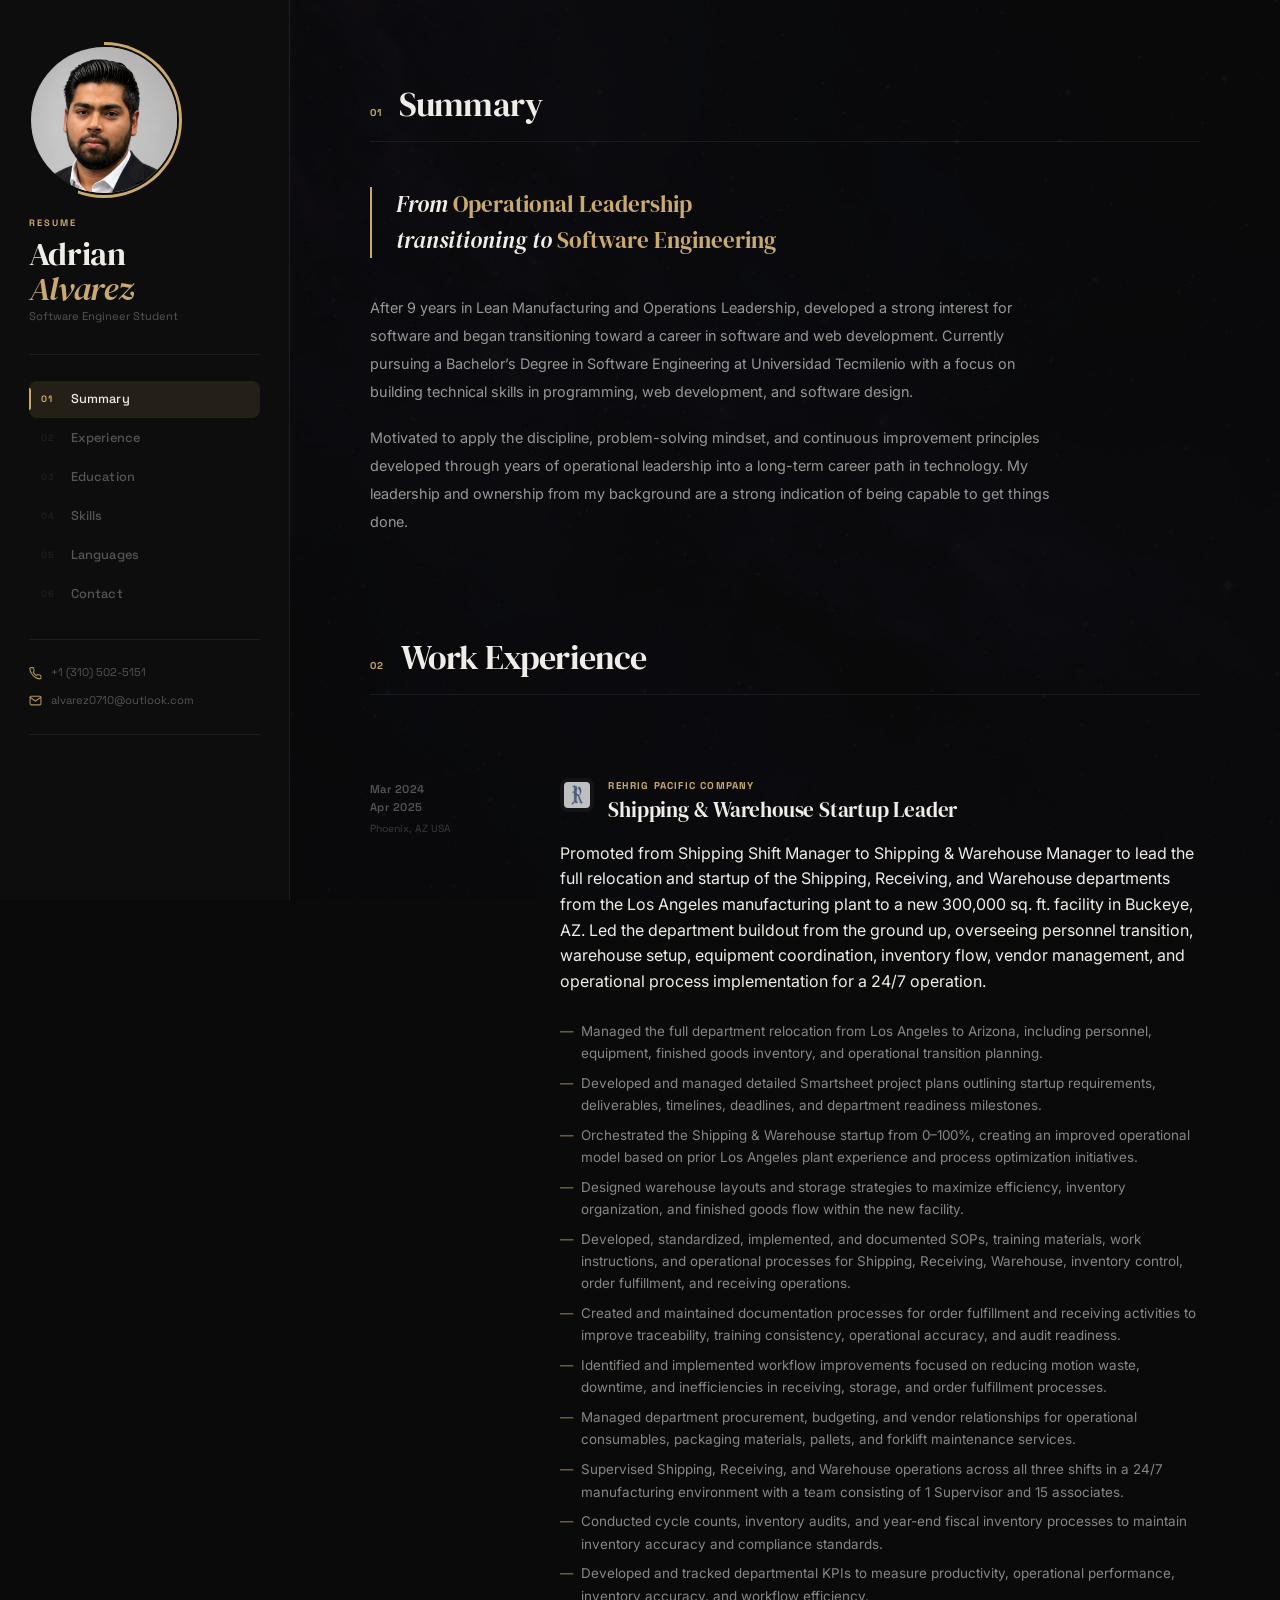
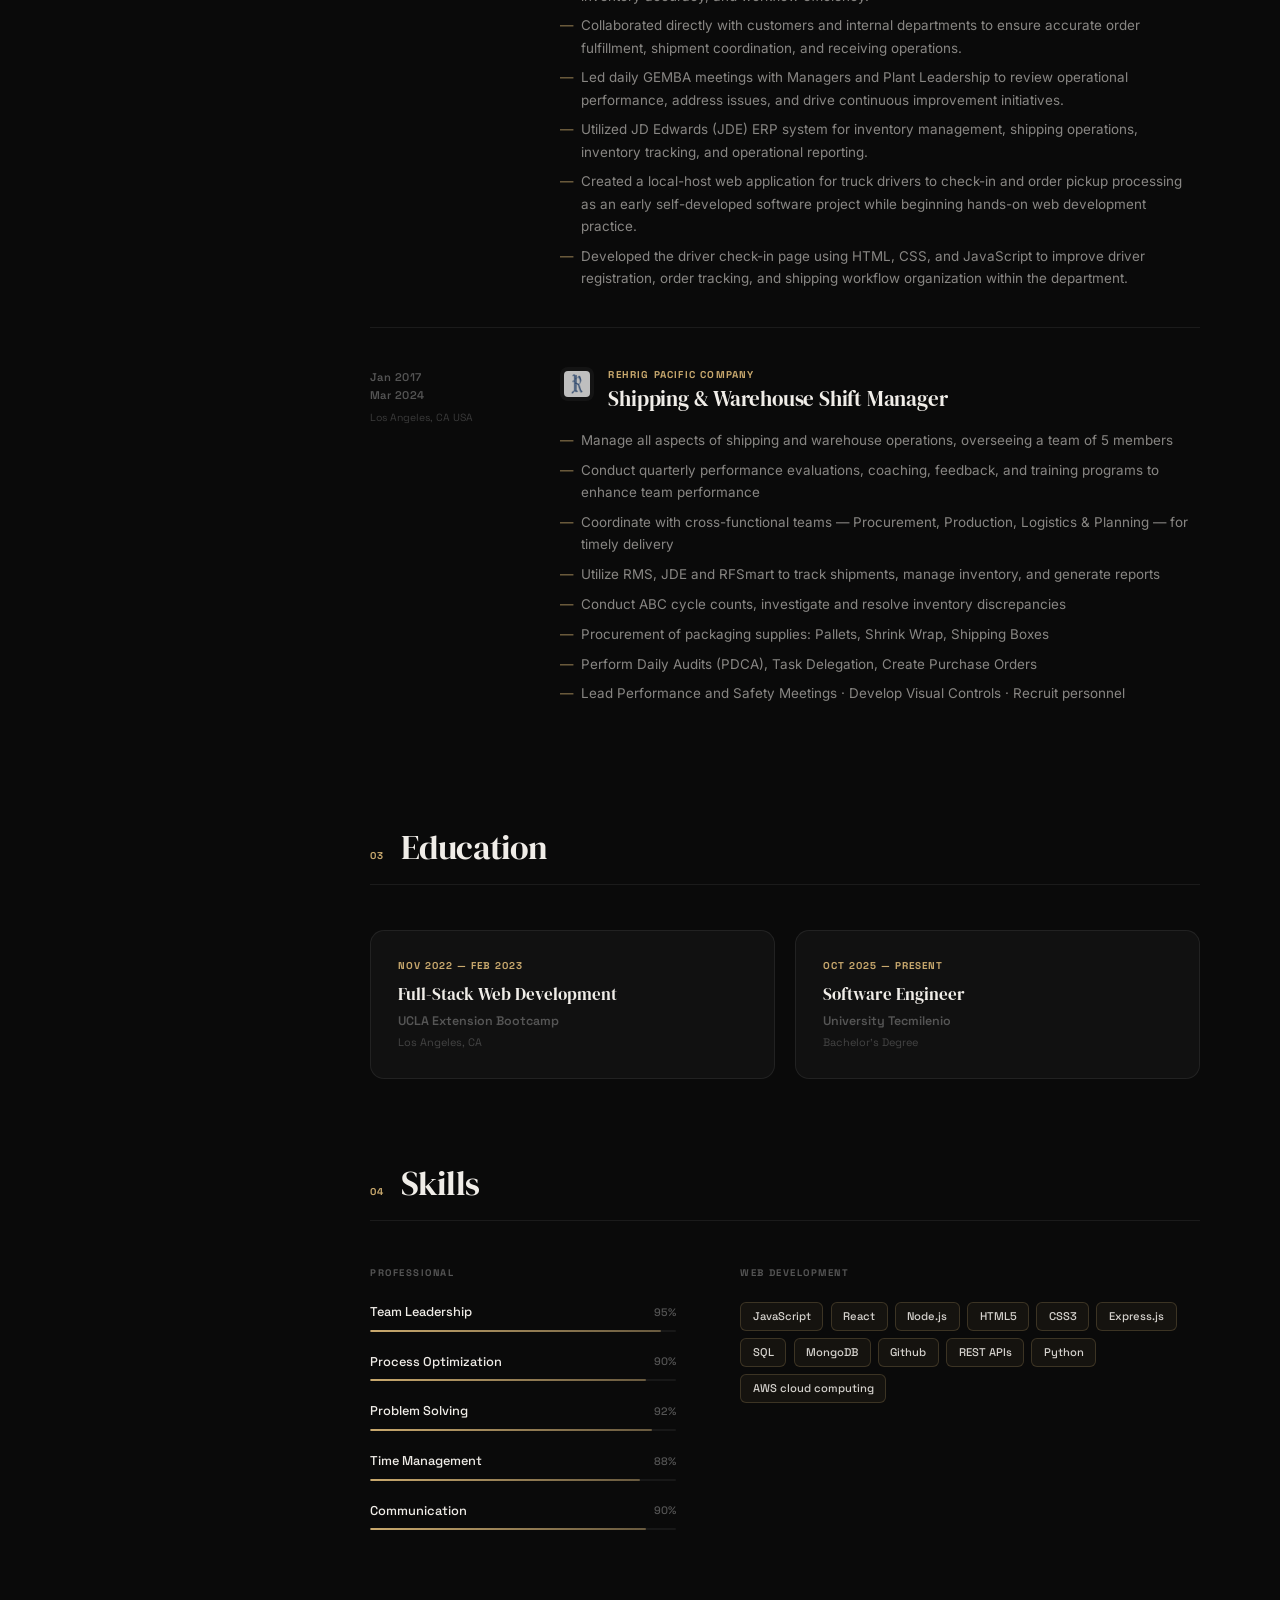
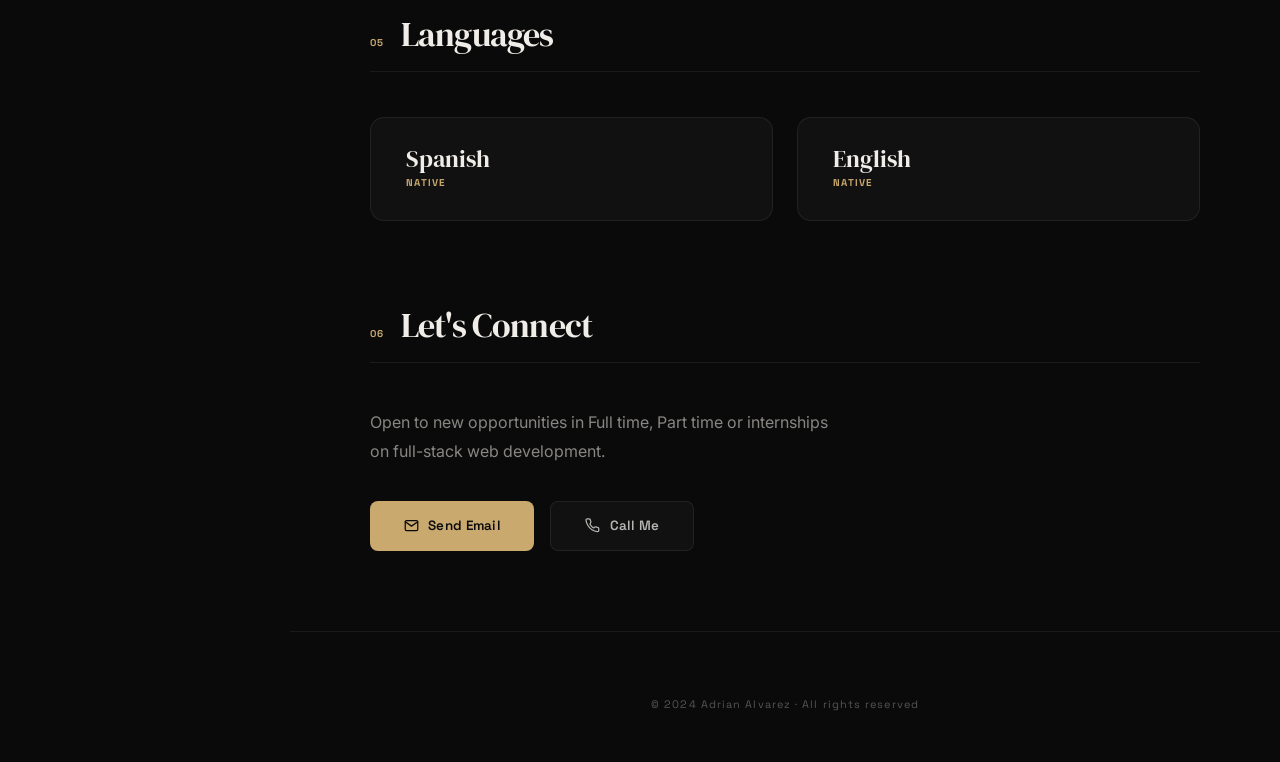
==== cv/index.html @ c0759272 "Initial commit" ====
<!DOCTYPE html>
<html lang="en">

<head>
  <meta charset="UTF-8">
  <meta name="viewport" content="width=device-width, initial-scale=1.0">
  <title>Adrian Alvarez — Resume</title>
  <link rel="preconnect" href="https://fonts.googleapis.com">
  <link rel="preconnect" href="https://fonts.gstatic.com" crossorigin>
  <link
    href="https://fonts.googleapis.com/css2?family=DM+Serif+Display:ital@0;1&family=Space+Grotesk:wght@300;400;500;600;700&family=Inter:wght@300;400;500&display=swap"
    rel="stylesheet">
  <link rel="stylesheet" href="index.css">
</head>

<body>

  <div class="texture-overlay"></div>
  <div id="progress-bar"></div>

  <!-- ─── Sidebar ─── -->
  <aside class="sidebar" id="sidebar">

    <div class="sb-top">
      <div class="sb-photo-wrap">
        <div class="sb-photo-ring"></div>
        <img src="images/image.png" alt="Adrian Alvarez" class="sb-photo">
      </div>
      <div class="sb-identity">
        <span class="sb-resume-label">Resume</span>
        <h1 class="sb-name">Adrian<br><em>Alvarez</em></h1>
        <p class="sb-title">Software Engineer Student</p>
      </div>
    </div>

    <div class="sb-rule"></div>

    <nav class="sb-nav" aria-label="Page sections">
      <a href="#summary" class="snav active"><span class="snav-num">01</span><span>Summary</span></a>
      <a href="#experience" class="snav"><span class="snav-num">02</span><span>Experience</span></a>
      <a href="#education" class="snav"><span class="snav-num">03</span><span>Education</span></a>
      <a href="#skills" class="snav"><span class="snav-num">04</span><span>Skills</span></a>
      <a href="#languages" class="snav"><span class="snav-num">05</span><span>Languages</span></a>
      <a href="#contact" class="snav"><span class="snav-num">06</span><span>Contact</span></a>
    </nav>

    <div class="sb-rule"></div>

    <div class="sb-contact">
      <a href="tel:7608109158" class="sc-item">
        <svg width="13" height="13" viewBox="0 0 24 24" fill="none" stroke="currentColor" stroke-width="2"
          stroke-linecap="round" stroke-linejoin="round">
          <path
            d="M22 16.92v3a2 2 0 0 1-2.18 2 19.79 19.79 0 0 1-8.63-3.07A19.5 19.5 0 0 1 4.69 12 19.79 19.79 0 0 1 1.61 3.41 2 2 0 0 1 3.6 1.22h3a2 2 0 0 1 2 1.72 12.84 12.84 0 0 0 .7 2.81 2 2 0 0 1-.45 2.11L7.91 9.91a16 16 0 0 0 6 6l1.27-1.27a2 2 0 0 1 2.11-.45 12.84 12.84 0 0 0 2.81.7A2 2 0 0 1 22 16.92z" />
        </svg>
        +1 (310) 502-5151
      </a>
      <a href="mailto:aalvarez@rehrig.com" class="sc-item">
        <svg width="13" height="13" viewBox="0 0 24 24" fill="none" stroke="currentColor" stroke-width="2"
          stroke-linecap="round" stroke-linejoin="round">
          <path d="M4 4h16c1.1 0 2 .9 2 2v12c0 1.1-.9 2-2 2H4c-1.1 0-2-.9-2-2V6c0-1.1.9-2 2-2z" />
          <polyline points="22,6 12,13 2,6" />
        </svg>
        alvarez0710@outlook.com
      </a>
    </div>
    <div class="sb-rule"></div>
  </aside>

  <!-- ─── Main Content ─── -->
  <main class="main">

    <!-- 01 Summary -->
    <section class="sec" id="summary">
      <div class="sec-header">
        <span class="sec-num">01</span>
        <h2 class="sec-title">Summary</h2>
      </div>
      <div class="sec-body">
        <blockquote class="pull-quote">
          From <em>Operational Leadership</em><br>transitioning to <em>Software Engineering</em>
        </blockquote>
        <p class="body-text">
          After 9 years in Lean Manufacturing and Operations Leadership, developed a strong interest for software and began transitioning toward a career in software and web development. Currently pursuing a Bachelor’s Degree in Software Engineering at Universidad Tecmilenio with a focus on building technical skills in programming, web development, and software design.
        </p>
        <p class="body-text">
          Motivated to apply the discipline, problem-solving mindset, and continuous improvement principles developed through years of operational leadership into a long-term career path in technology.
          My leadership and ownership from my background are a strong indication of being capable to get things done.
        </p>
      </div>
    </section>

    <!-- 02 Experience -->
    <section class="sec" id="experience">
      <div class="sec-header">
        <span class="sec-num">02</span>
        <h2 class="sec-title">Work Experience</h2>
      </div>
      <div class="sec-body">
        <div class="timeline">

          <article class="tl-item">
            <div class="tl-meta">
              <div class="tl-period">Mar 2024<br>Apr 2025</div>
              <div class="tl-location">Phoenix, AZ USA</div>
              
            </div>
            <div class="tl-content">
              <div class="tl-company-row">
                <img src="images/rpc.png" alt="Rehrig Pacific" class="tl-logo">
                <div>
                  <div class="tl-company">Rehrig Pacific Company</div>
                  <h3 class="tl-role">Shipping &amp; Warehouse Startup Leader</h3>
                </div>
              </div>
              <p>Promoted from Shipping Shift Manager to Shipping & Warehouse Manager to lead the full relocation and startup of the
                Shipping, Receiving, and Warehouse departments from the Los Angeles manufacturing plant to a new 300,000 sq. ft.
                facility in Buckeye, AZ.
              
                Led the department buildout from the ground up, overseeing personnel transition, warehouse setup, equipment
                coordination, inventory flow, vendor management, and operational process implementation for a 24/7 operation.
              </p>
              <br>
              <ul class="tl-list">
                <li>Managed the full department relocation from Los Angeles to Arizona, including personnel, equipment, finished goods
                  inventory, and operational transition planning.</li>
              
                <li>Developed and managed detailed Smartsheet project plans outlining startup requirements, deliverables, timelines,
                  deadlines, and department readiness milestones.</li>
              
                <li>Orchestrated the Shipping & Warehouse startup from 0–100%, creating an improved operational model based on prior
                  Los Angeles plant experience and process optimization initiatives.</li>
              
                <li>Designed warehouse layouts and storage strategies to maximize efficiency, inventory organization, and finished
                  goods flow within the new facility.</li>
              
                <li>Developed, standardized, implemented, and documented SOPs, training materials, work instructions, and operational
                  processes for Shipping, Receiving, Warehouse, inventory control, order fulfillment, and receiving operations.</li>
              
                <li>Created and maintained documentation processes for order fulfillment and receiving activities to improve
                  traceability, training consistency, operational accuracy, and audit readiness.</li>
              
                <li>Identified and implemented workflow improvements focused on reducing motion waste, downtime, and inefficiencies in
                  receiving, storage, and order fulfillment processes.</li>
              
                <li>Managed department procurement, budgeting, and vendor relationships for operational consumables, packaging
                  materials, pallets, and forklift maintenance services.</li>
              
                <li>Supervised Shipping, Receiving, and Warehouse operations across all three shifts in a 24/7 manufacturing
                  environment with a team consisting of 1 Supervisor and 15 associates.</li>
              
                <li>Conducted cycle counts, inventory audits, and year-end fiscal inventory processes to maintain inventory accuracy
                  and compliance standards.</li>
              
                <li>Developed and tracked departmental KPIs to measure productivity, operational performance, inventory accuracy, and
                  workflow efficiency.</li>
              
                <li>Collaborated directly with customers and internal departments to ensure accurate order fulfillment, shipment
                  coordination, and receiving operations.</li>
              
                <li>Led daily GEMBA meetings with Managers and Plant Leadership to review operational performance, address issues, and
                  drive continuous improvement initiatives.</li>
              
                <li>Utilized JD Edwards (JDE) ERP system for inventory management, shipping operations, inventory tracking, and
                  operational reporting.</li>

                <li>Created a local-host web application for truck drivers to check-in and order pickup processing as an early self-developed software project while beginning hands-on web development practice.</li>

<li>Developed the driver check-in page using HTML, CSS, and JavaScript to improve driver registration, order tracking, and shipping workflow organization within the department.</li>
              
              </ul>
            </div>
          </article>

          <article class="tl-item">
            <div class="tl-meta">
              <div class="tl-period">Jan 2017<br>Mar 2024</div>
              <div class="tl-location">Los Angeles, CA USA</div>
            </div>
            <div class="tl-content">
              <div class="tl-company-row">
                <img src="images/rpc.png" alt="Rehrig Pacific" class="tl-logo">
                <div>
                  <div class="tl-company">Rehrig Pacific Company</div>
                  <h3 class="tl-role">Shipping &amp; Warehouse Shift Manager</h3>
                </div>
              </div>
              <ul class="tl-list">
                <li>Manage all aspects of shipping and warehouse operations, overseeing a team of 5 members</li>
                <li>Conduct quarterly performance evaluations, coaching, feedback, and training programs to enhance team
                  performance</li>
                <li>Coordinate with cross-functional teams — Procurement, Production, Logistics &amp; Planning — for
                  timely delivery</li>
                <li>Utilize RMS, JDE and RFSmart to track shipments, manage inventory, and generate reports</li>
                <li>Conduct ABC cycle counts, investigate and resolve inventory discrepancies</li>
                <li>Procurement of packaging supplies: Pallets, Shrink Wrap, Shipping Boxes</li>
                <li>Perform Daily Audits (PDCA), Task Delegation, Create Purchase Orders</li>
                <li>Lead Performance and Safety Meetings · Develop Visual Controls · Recruit personnel</li>
              </ul>
            </div>
          </article>

        </div>
      </div>
    </section>

    <!-- 03 Education -->
    <section class="sec" id="education">
      <div class="sec-header">
        <span class="sec-num">03</span>
        <h2 class="sec-title">Education</h2>
      </div>
      <div class="sec-body">
        <div class="edu-grid">
          
          <div class="edu-card">
            <div class="edu-period">Nov 2022 — Feb 2023</div>
            <h3 class="edu-degree">Full-Stack Web Development</h3>
            <div class="edu-school">UCLA Extension Bootcamp</div>
            <div class="edu-place">Los Angeles, CA</div>
          </div>
          <div class="edu-card">
            <div class="edu-period">Oct 2025 — Present</div>
            <h3 class="edu-degree">Software Engineer</h3>
            <div class="edu-school">University Tecmilenio</div>
            <div class="edu-place">Bachelor's Degree</div>
          </div>
        </div>
      </div>
    </section>

    <!-- 04 Skills -->
    <section class="sec" id="skills">
      <div class="sec-header">
        <span class="sec-num">04</span>
        <h2 class="sec-title">Skills</h2>
      </div>
      <div class="sec-body">
        <div class="skills-wrap">

          <div class="skill-col">
            <div class="skill-group-label">Professional</div>
            <div class="skill-bars">
              <div class="sbar-item">
                <div class="sbar-label"><span>Team Leadership</span><span class="sbar-pct">95%</span></div>
                <div class="sbar-track">
                  <div class="sbar-fill" data-width="95"></div>
                </div>
              </div>
              <div class="sbar-item">
                <div class="sbar-label"><span>Process Optimization</span><span class="sbar-pct">90%</span></div>
                <div class="sbar-track">
                  <div class="sbar-fill" data-width="90"></div>
                </div>
              </div>
              <div class="sbar-item">
                <div class="sbar-label"><span>Problem Solving</span><span class="sbar-pct">92%</span></div>
                <div class="sbar-track">
                  <div class="sbar-fill" data-width="92"></div>
                </div>
              </div>
              <div class="sbar-item">
                <div class="sbar-label"><span>Time Management</span><span class="sbar-pct">88%</span></div>
                <div class="sbar-track">
                  <div class="sbar-fill" data-width="88"></div>
                </div>
              </div>
              <div class="sbar-item">
                <div class="sbar-label"><span>Communication</span><span class="sbar-pct">90%</span></div>
                <div class="sbar-track">
                  <div class="sbar-fill" data-width="90"></div>
                </div>
              </div>
            </div>
          </div>

          <div class="skill-col">
            <div class="skill-group-label">Web Development</div>
            <div class="tech-cloud">
              <span class="tech featured">JavaScript</span>
              <span class="tech featured">React</span>
              <span class="tech featured">Node.js</span>
              <span class="tech featured">HTML5</span>
              <span class="tech featured">CSS3</span>
              <span class="tech featured">Express.js</span>
              <span class="tech featured">SQL</span>
              <span class="tech featured">MongoDB</span>
              <span class="tech featured">Github</span>
              <span class="tech featured">REST APIs</span>
              <span class="tech featured">Python</span>
              <span class="tech featured">AWS cloud computing</span>

            </div>
            

        </div>
      </div>
    </section>

    <!-- 05 Languages -->
    <section class="sec" id="languages">
      <div class="sec-header">
        <span class="sec-num">05</span>
        <h2 class="sec-title">Languages</h2>
      </div>
      <div class="sec-body">
        <div class="lang-row">

          <div class="lang-card">
            <div class="lang-info">
              <span class="lang-name">Spanish</span>
              <span class="lang-level">Native</span>
            </div>
          </div>

          <div class="lang-card">
            <div class="lang-info">
              <span class="lang-name">English</span>
              <span class="lang-level">Native</span>
            </div>
          </div>

        </div>
      </div>
    </section>

    <!-- 06 Contact -->
    <section class="sec" id="contact">
      <div class="sec-header">
        <span class="sec-num">06</span>
        <h2 class="sec-title">Let's Connect</h2>
      </div>
      <div class="sec-body">
        <p class="contact-lead">Open to new opportunities in Full time, Part time or internships on full-stack web development.</p>
        <div class="contact-ctas">
          <a href="mailto:aalvarez@rehrig.com" class="cta primary">
            <svg width="15" height="15" viewBox="0 0 24 24" fill="none" stroke="currentColor" stroke-width="2"
              stroke-linecap="round" stroke-linejoin="round">
              <path d="M4 4h16c1.1 0 2 .9 2 2v12c0 1.1-.9 2-2 2H4c-1.1 0-2-.9-2-2V6c0-1.1.9-2 2-2z" />
              <polyline points="22,6 12,13 2,6" />
            </svg>
            Send Email
          </a>
          <a href="tel:7608109158" class="cta secondary">
            <svg width="15" height="15" viewBox="0 0 24 24" fill="none" stroke="currentColor" stroke-width="2"
              stroke-linecap="round" stroke-linejoin="round">
              <path
                d="M22 16.92v3a2 2 0 0 1-2.18 2 19.79 19.79 0 0 1-8.63-3.07A19.5 19.5 0 0 1 4.69 12 19.79 19.79 0 0 1 1.61 3.41 2 2 0 0 1 3.6 1.22h3a2 2 0 0 1 2 1.72 12.84 12.84 0 0 0 .7 2.81 2 2 0 0 1-.45 2.11L7.91 9.91a16 16 0 0 0 6 6l1.27-1.27a2 2 0 0 1 2.11-.45 12.84 12.84 0 0 0 2.81.7A2 2 0 0 1 22 16.92z" />
            </svg>
            Call Me
          </a>
        </div>
      </div>
    </section>

    <footer class="footer">
      © 2024 Adrian Alvarez · All rights reserved
    </footer>

  </main>

  <script>
    (() => {
      /* ── Scroll progress ── */
      const bar = document.getElementById('progress-bar');
      const updateBar = () => {
        const h = document.documentElement.scrollHeight - window.innerHeight;
        bar.style.width = (h > 0 ? (window.scrollY / h) * 100 : 0) + '%';
      };
      window.addEventListener('scroll', updateBar, { passive: true });

      /* ── Stat counters ── */
      const animateCounter = (el) => {
        const target = parseInt(el.dataset.target, 10);
        let cur = 0;
        const step = Math.ceil(target / 30);
        const t = setInterval(() => {
          cur = Math.min(cur + step, target);
          el.textContent = cur;
          if (cur >= target) clearInterval(t);
        }, 60);
      };

      /* ── Skill bars ── */
      const animateBars = (scope) => {
        scope.querySelectorAll('.sbar-fill').forEach(bar => {
          setTimeout(() => { bar.style.width = bar.dataset.width + '%'; }, 150);
        });
      };

      /* ── Language rings ── */
      const animateRings = (scope) => {
        const CIRC = 2 * Math.PI * 34; // r = 34 → ≈ 213.63
        scope.querySelectorAll('.ring-fill').forEach(ring => {
          const pct = parseInt(ring.dataset.percent, 10);
          ring.style.strokeDasharray = CIRC;
          ring.style.strokeDashoffset = CIRC;
          setTimeout(() => {
            ring.style.strokeDashoffset = CIRC - (pct / 100) * CIRC;
          }, 250);
        });
      };

      /* ── IntersectionObserver for sections ── */
      const secObs = new IntersectionObserver((entries) => {
        entries.forEach(entry => {
          if (!entry.isIntersecting) return;
          const sec = entry.target;
          sec.classList.add('visible');

          /* stagger child cards / timeline items */
          sec.querySelectorAll('.tl-item, .edu-card, .lang-card, .sbar-item').forEach((child, i) => {
            setTimeout(() => child.classList.add('visible'), i * 90);
          });

          animateBars(sec);
          animateRings(sec);
          secObs.unobserve(sec);
        });
      }, { threshold: 0.08 });

      document.querySelectorAll('.sec').forEach(s => secObs.observe(s));

      /* ── Active nav on scroll ── */
      const navLinks = document.querySelectorAll('.snav');
      const secIds = document.querySelectorAll('section[id]');

      const navObs = new IntersectionObserver((entries) => {
        entries.forEach(entry => {
          if (!entry.isIntersecting) return;
          const id = entry.target.id;
          navLinks.forEach(a => a.classList.toggle('active', a.getAttribute('href') === '#' + id));
        });
      }, { threshold: 0.35 });

      secIds.forEach(s => navObs.observe(s));

      /* ── Sidebar stat counters (fire once after load) ── */
      setTimeout(() => {
        document.querySelectorAll('.sb-stat-num').forEach(animateCounter);
      }, 600);
    })();
  </script>
</body>

</html>
---- cv/index.css ----
/* ── Tokens ── */
:root {
  --bg: #0a0a0a;
  --bg-sb: #0d0d0d;
  --surface: rgba(255, 255, 255, 0.03);
  --border: rgba(255, 255, 255, 0.07);
  --accent: #c9a96e;
  --accent-d: rgba(201, 169, 110, 0.12);
  --text: #f0ede8;
  --muted: #555;
  --sb: 290px;
  --serif: 'DM Serif Display', serif;
  --sans: 'Space Grotesk', sans-serif;
  --body: 'Inter', sans-serif;
}

/* ── Reset ── */
*,
*::before,
*::after {
  box-sizing: border-box;
  margin: 0;
  padding: 0;
}

html {
  scroll-behavior: smooth;
  font-size: 16px;
}

body {
  background: var(--bg);
  color: var(--text);
  font-family: var(--body);
  line-height: 1.6;
  min-height: 100vh;
}

/* ── Stars texture — very subtle overlay ── */
.texture-overlay {
  position: fixed;
  inset: 0;
  background: url('images/stars.jpg') center/cover no-repeat;
  opacity: 0.032;
  pointer-events: none;
  z-index: 0;
}

/* ── Scroll progress bar ── */
#progress-bar {
  position: fixed;
  top: 0;
  left: var(--sb);
  height: 2px;
  width: 0%;
  background: var(--accent);
  z-index: 300;
  transition: width 0.08s linear;
}

/* ════════════════════════════
   SIDEBAR
════════════════════════════ */
.sidebar {
  position: fixed;
  left: 0;
  top: 0;
  width: var(--sb);
  height: 100vh;
  overflow-y: auto;
  background: var(--bg-sb);
  border-right: 1px solid var(--border);
  z-index: 100;
  padding: 2.8rem 1.8rem 2rem;
  display: flex;
  flex-direction: column;
  gap: 0;
  scrollbar-width: thin;
  scrollbar-color: var(--border) transparent;
}

.sidebar::-webkit-scrollbar {
  width: 3px;
}

.sidebar::-webkit-scrollbar-thumb {
  background: var(--border);
  border-radius: 2px;
}

/* Photo */
.sb-top {
  display: flex;
  flex-direction: column;
  align-items: flex-start;
  gap: 1.3rem;
  margin-bottom: 0.2rem;
}

.sb-photo-wrap {
  position: relative;
  width: 150px;
  height: 150px;
  flex-shrink: 0;
}

.sb-photo-ring {
  position: absolute;
  inset: -3px;
  border-radius: 50%;
  background: conic-gradient(var(--accent) 0deg 200deg, transparent 200deg 360deg);
  animation: ring-spin 10s linear infinite;
  z-index: 0;
}

@keyframes ring-spin {
  to {
    transform: rotate(360deg);
  }
}

.sb-photo {
  position: relative;
  z-index: 1;
  width: 150px;
  height: 150px;
  border-radius: 50%;
  object-fit: cover;
  object-position: center -30px;
  border: 2px solid var(--bg-sb);
  display: block;
}

/* Identity */
.sb-resume-label {
  display: block;
  font-family: var(--sans);
  font-size: 0.58rem;
  font-weight: 700;
  letter-spacing: 0.22em;
  text-transform: uppercase;
  color: var(--accent);
  margin-bottom: 0.35rem;
}

.sb-name {
  font-family: var(--serif);
  font-size: 2.05rem;
  font-weight: 400;
  line-height: 1.08;
  color: var(--text);
  letter-spacing: -0.01em;
}

.sb-name em {
  font-style: italic;
  color: var(--accent);
}

.sb-title {
  font-family: var(--sans);
  font-size: 0.7rem;
  color: var(--muted);
  line-height: 1.65;
  font-weight: 400;
}

/* Rule */
.sb-rule {
  height: 1px;
  background: var(--border);
  margin: 1.6rem 0;
}

/* Navigation */
.sb-nav {
  display: flex;
  flex-direction: column;
  gap: 2px;
}

.snav {
  display: flex;
  align-items: center;
  gap: 0.75rem;
  padding: 0.52rem 0.75rem;
  border-radius: 8px;
  text-decoration: none;
  color: var(--muted);
  font-family: var(--sans);
  font-size: 0.8rem;
  font-weight: 500;
  transition: color 0.18s, background 0.18s;
  position: relative;
  letter-spacing: 0.01em;
}

.snav-num {
  font-size: 0.58rem;
  font-weight: 700;
  letter-spacing: 0.1em;
  color: var(--border);
  width: 18px;
  flex-shrink: 0;
  transition: color 0.18s;
}

.snav:hover {
  color: var(--text);
  background: var(--surface);
}

.snav:hover .snav-num {
  color: var(--accent);
}

.snav.active {
  color: var(--text);
  background: var(--accent-d);
}

.snav.active .snav-num {
  color: var(--accent);
}

.snav.active::before {
  content: '';
  position: absolute;
  left: 0;
  top: 20%;
  bottom: 20%;
  width: 2px;
  background: var(--accent);
  border-radius: 0 2px 2px 0;
}

/* Contact */
.sb-contact {
  display: flex;
  flex-direction: column;
  gap: 0.75rem;
}

.sc-item {
  display: flex;
  align-items: center;
  gap: 0.6rem;
  font-family: var(--sans);
  font-size: 0.7rem;
  color: var(--muted);
  text-decoration: none;
  line-height: 1.4;
  transition: color 0.18s;
  word-break: break-all;
}

.sc-item svg {
  flex-shrink: 0;
  color: var(--accent);
  opacity: 0.85;
}

.sc-item:hover {
  color: var(--text);
}

/* Stats */
.sb-stats {
  display: grid;
  grid-template-columns: 1fr 1fr;
  gap: 0.8rem;
}

.sb-stat {
  display: flex;
  flex-direction: column;
  gap: 0.15rem;
}

.sb-stat-row {
  display: flex;
  align-items: baseline;
  gap: 1px;
}

.sb-stat-num {
  font-family: var(--serif);
  font-size: 2.4rem;
  font-weight: 400;
  line-height: 1;
  color: var(--text);
}

.sb-stat-unit {
  font-family: var(--sans);
  font-size: 1rem;
  font-weight: 700;
  color: var(--accent);
  line-height: 1;
}

.sb-stat-label {
  font-family: var(--sans);
  font-size: 0.6rem;
  font-weight: 600;
  letter-spacing: 0.09em;
  text-transform: uppercase;
  color: var(--muted);
}

/* ════════════════════════════
   MAIN CONTENT
════════════════════════════ */
.main {
  margin-left: var(--sb);
  position: relative;
  z-index: 1;
  min-height: 100vh;
}

/* ── Section ── */
.sec {
  padding: 5.5rem 5rem 0;
  opacity: 0;
  transform: translateY(28px);
  transition: opacity 0.72s cubic-bezier(.16, 1, .3, 1),
    transform 0.72s cubic-bezier(.16, 1, .3, 1);
}

.sec.visible {
  opacity: 1;
  transform: translateY(0);
}

.sec-header {
  display: flex;
  align-items: baseline;
  gap: 1rem;
  margin-bottom: 2.8rem;
  padding-bottom: 1.2rem;
  border-bottom: 1px solid var(--border);
}

.sec-num {
  font-family: var(--sans);
  font-size: 0.62rem;
  font-weight: 700;
  letter-spacing: 0.15em;
  color: var(--accent);
}

.sec-title {
  font-family: var(--serif);
  font-size: 2.1rem;
  font-weight: 400;
  color: var(--text);
  letter-spacing: -0.025em;
  line-height: 1;
}

/* ── Summary ── */
.pull-quote {
  font-family: var(--serif);
  font-size: 1.45rem;
  font-style: italic;
  line-height: 1.55;
  color: var(--text);
  border-left: 2px solid var(--accent);
  padding-left: 1.5rem;
  margin-bottom: 2.2rem;
}

.pull-quote em {
  font-style: normal;
  color: var(--accent);
}

.body-text {
  font-size: 0.9rem;
  line-height: 1.95;
  color: rgba(240, 237, 232, 0.62);
  margin-bottom: 1.1rem;
  max-width: 680px;
}

.body-text a {
  color: var(--accent);
  text-decoration: none;
  border-bottom: 1px solid transparent;
  transition: border-color 0.18s;
}

.body-text a:hover {
  border-color: var(--accent);
}

/* ── Timeline ── */
.timeline {
  display: flex;
  flex-direction: column;
}

.tl-item {
  display: grid;
  grid-template-columns: 150px 1fr;
  gap: 2.5rem;
  padding: 2.4rem 0;
  border-bottom: 1px solid var(--border);
  opacity: 0;
  transform: translateY(14px);
  transition: opacity 0.5s ease, transform 0.5s ease;
}

.tl-item:last-child {
  border-bottom: none;
}

.tl-item.visible {
  opacity: 1;
  transform: translateY(0);
}

.tl-meta {
  padding-top: 0.15rem;
}

.tl-period {
  font-family: var(--sans);
  font-size: 0.7rem;
  font-weight: 600;
  color: var(--muted);
  letter-spacing: 0.04em;
  line-height: 1.6;
}

.tl-location {
  font-family: var(--sans);
  font-size: 0.65rem;
  color: var(--muted);
  opacity: 0.65;
  margin-top: 0.3rem;
}

.tl-badge {
  display: inline-block;
  margin-top: 0.55rem;
  padding: 0.12rem 0.55rem;
  border-radius: 50px;
  font-family: var(--sans);
  font-size: 0.58rem;
  font-weight: 700;
  letter-spacing: 0.1em;
  text-transform: uppercase;
  color: #4ade80;
  background: rgba(74, 222, 128, 0.08);
  border: 1px solid rgba(74, 222, 128, 0.22);
}

.tl-company-row {
  display: flex;
  align-items: flex-start;
  gap: 0.9rem;
  margin-bottom: 1.1rem;
}

.tl-logo {
  width: 34px;
  height: 34px;
  border-radius: 8px;
  object-fit: contain;
  background: rgba(255, 255, 255, 0.06);
  padding: 4px;
  flex-shrink: 0;
  filter: brightness(0.75) saturate(0.8);
}

.tl-company {
  font-family: var(--sans);
  font-size: 0.62rem;
  font-weight: 700;
  letter-spacing: 0.12em;
  text-transform: uppercase;
  color: var(--accent);
  margin-bottom: 0.25rem;
}

.tl-role {
  font-family: var(--serif);
  font-size: 1.3rem;
  font-weight: 400;
  color: var(--text);
  letter-spacing: -0.01em;
  line-height: 1.2;
}

.tl-list {
  list-style: none;
  display: flex;
  flex-direction: column;
  gap: 0.48rem;
}

.tl-list li {
  font-size: 0.84rem;
  color: rgba(240, 237, 232, 0.55);
  padding-left: 1.3rem;
  position: relative;
  line-height: 1.65;
}

.tl-list li::before {
  content: '—';
  position: absolute;
  left: 0;
  color: var(--accent);
  font-weight: 400;
  opacity: 0.7;
}

/* ── Education ── */
.edu-grid {
  display: grid;
  grid-template-columns: repeat(auto-fit, minmax(230px, 1fr));
  gap: 1.2rem;
}

.edu-card {
  background: var(--surface);
  border: 1px solid var(--border);
  border-radius: 14px;
  padding: 1.7rem;
  opacity: 0;
  transform: translateY(12px);
  transition: opacity 0.45s ease, transform 0.45s ease,
    border-color 0.22s, box-shadow 0.22s;
}

.edu-card.visible {
  opacity: 1;
  transform: translateY(0);
}

.edu-card:hover {
  border-color: rgba(201, 169, 110, 0.28);
  box-shadow: 0 10px 30px rgba(0, 0, 0, 0.35);
}

.edu-period {
  font-family: var(--sans);
  font-size: 0.62rem;
  font-weight: 700;
  letter-spacing: 0.1em;
  text-transform: uppercase;
  color: var(--accent);
  margin-bottom: 0.65rem;
}

.edu-degree {
  font-family: var(--serif);
  font-size: 1.05rem;
  font-weight: 400;
  color: var(--text);
  margin-bottom: 0.45rem;
  line-height: 1.25;
}

.edu-school {
  font-family: var(--sans);
  font-size: 0.78rem;
  font-weight: 600;
  color: var(--muted);
  margin-bottom: 0.1rem;
}

.edu-place {
  font-family: var(--sans);
  font-size: 0.68rem;
  color: rgba(85, 85, 85, 0.75);
}

/* ── Skills ── */
.skills-wrap {
  display: grid;
  grid-template-columns: 1fr 1.5fr;
  gap: 4rem;
}

.skill-group-label {
  font-family: var(--sans);
  font-size: 0.6rem;
  font-weight: 700;
  letter-spacing: 0.16em;
  text-transform: uppercase;
  color: var(--muted);
  margin-bottom: 1.3rem;
}

.skill-bars {
  display: flex;
  flex-direction: column;
  gap: 1.25rem;
}

.sbar-item {
  opacity: 0;
  transform: translateX(-8px);
  transition: opacity 0.4s ease, transform 0.4s ease;
}

.sbar-item.visible {
  opacity: 1;
  transform: translateX(0);
}

.sbar-label {
  display: flex;
  justify-content: space-between;
  align-items: center;
  margin-bottom: 0.45rem;
  font-family: var(--sans);
  font-size: 0.8rem;
  font-weight: 500;
  color: var(--text);
}

.sbar-pct {
  font-size: 0.68rem;
  color: var(--muted);
}

.sbar-track {
  height: 2px;
  background: rgba(255, 255, 255, 0.06);
  border-radius: 2px;
  overflow: hidden;
}

.sbar-fill {
  height: 100%;
  border-radius: 2px;
  background: linear-gradient(90deg, var(--accent) 0%, rgba(201, 169, 110, 0.45) 100%);
  width: 0;
  transition: width 1.3s cubic-bezier(.16, 1, .3, 1);
}

.tech-cloud {
  display: flex;
  flex-wrap: wrap;
  gap: 0.45rem;
}

.tech {
  font-family: var(--sans);
  font-size: 0.7rem;
  font-weight: 500;
  color: var(--muted);
  background: var(--surface);
  border: 1px solid var(--border);
  padding: 0.28rem 0.72rem;
  border-radius: 6px;
  cursor: default;
  transition: color 0.18s, border-color 0.18s, background 0.18s;
}

.tech:hover {
  color: var(--text);
  border-color: rgba(201, 169, 110, 0.3);
}

.tech.featured {
  color: rgba(240, 237, 232, 0.88);
  border-color: rgba(201, 169, 110, 0.22);
  background: rgba(201, 169, 110, 0.06);
}

/* ── Languages ── */
.lang-row {
  display: flex;
  gap: 1.5rem;
  flex-wrap: wrap;
}

.lang-card {
  display: flex;
  align-items: center;
  gap: 1.6rem;
  background: var(--surface);
  border: 1px solid var(--border);
  border-radius: 14px;
  padding: 1.8rem 2.2rem;
  flex: 1;
  min-width: 210px;
  opacity: 0;
  transform: translateY(12px);
  transition: opacity 0.45s ease, transform 0.45s ease,
    border-color 0.22s, box-shadow 0.22s;
}

.lang-card.visible {
  opacity: 1;
  transform: translateY(0);
}

.lang-card:hover {
  border-color: rgba(201, 169, 110, 0.28);
  box-shadow: 0 10px 30px rgba(0, 0, 0, 0.3);
}

.lang-ring-wrap {
  position: relative;
  width: 80px;
  height: 80px;
  flex-shrink: 0;
}

.lang-ring {
  width: 80px;
  height: 80px;
  transform: rotate(-90deg);
  overflow: visible;
}

.ring-track {
  fill: none;
  stroke: rgba(255, 255, 255, 0.06);
  stroke-width: 4;
}

.ring-fill {
  fill: none;
  stroke: var(--accent);
  stroke-width: 4;
  stroke-linecap: round;
  stroke-dasharray: 213.63;
  stroke-dashoffset: 213.63;
  transition: stroke-dashoffset 1.3s cubic-bezier(.16, 1, .3, 1);
}

.lang-pct {
  position: absolute;
  top: 50%;
  left: 50%;
  transform: translate(-50%, -50%);
  font-family: var(--serif);
  font-size: 0.95rem;
  font-weight: 400;
  color: var(--text);
  pointer-events: none;
}

.lang-info {
  display: flex;
  flex-direction: column;
  gap: 0.3rem;
}

.lang-name {
  font-family: var(--serif);
  font-size: 1.5rem;
  font-weight: 400;
  color: var(--text);
  line-height: 1;
}

.lang-level {
  font-family: var(--sans);
  font-size: 0.62rem;
  font-weight: 700;
  letter-spacing: 0.12em;
  text-transform: uppercase;
  color: var(--accent);
}

/* ── Contact ── */
.contact-lead {
  font-size: 1rem;
  color: rgba(240, 237, 232, 0.55);
  line-height: 1.8;
  margin-bottom: 2.2rem;
  max-width: 480px;
}

.contact-ctas {
  display: flex;
  gap: 1rem;
  flex-wrap: wrap;
}

.cta {
  display: inline-flex;
  align-items: center;
  gap: 0.6rem;
  font-family: var(--sans);
  font-size: 0.84rem;
  font-weight: 600;
  text-decoration: none;
  padding: 0.85rem 2.1rem;
  border-radius: 8px;
  letter-spacing: 0.02em;
  transition: transform 0.2s, box-shadow 0.2s, background 0.2s, color 0.2s, border-color 0.2s;
}

.cta.primary {
  background: var(--accent);
  color: #0a0a0a;
}

.cta.primary:hover {
  background: #d4b57a;
  transform: translateY(-2px);
  box-shadow: 0 8px 22px rgba(201, 169, 110, 0.32);
}

.cta.secondary {
  background: var(--surface);
  color: rgba(240, 237, 232, 0.75);
  border: 1px solid var(--border);
}

.cta.secondary:hover {
  border-color: rgba(201, 169, 110, 0.35);
  color: var(--accent);
  transform: translateY(-2px);
}

/* ── Footer ── */
.footer {
  font-family: var(--sans);
  font-size: 0.68rem;
  letter-spacing: 0.1em;
  color: var(--muted);
  text-align: center;
  padding: 4rem 5rem 3rem;
  margin-top: 5rem;
  border-top: 1px solid var(--border);
}

/* ════════════════════════════
   RESPONSIVE
════════════════════════════ */
@media (max-width: 960px) {
  :root {
    --sb: 0px;
  }

  .sidebar {
    position: static;
    width: 100%;
    height: auto;
    border-right: none;
    border-bottom: 1px solid var(--border);
    padding: 2rem 1.6rem 1.6rem;
    flex-direction: column;
  }

  .sb-top {
    flex-direction: row;
    align-items: center;
    gap: 1.2rem;
  }

  .sb-identity {
    display: flex;
    flex-direction: column;
  }

  .sb-nav {
    flex-direction: row;
    flex-wrap: wrap;
    gap: 4px;
  }

  .sb-stats {
    grid-template-columns: repeat(4, auto);
    justify-content: start;
    gap: 1.5rem;
  }

  .sb-rule {
    display: none;
  }

  .sb-contact {
    flex-direction: row;
    flex-wrap: wrap;
    column-gap: 1.5rem;
  }

  #progress-bar {
    left: 0;
  }

  .main {
    margin-left: 0;
  }

  .sec {
    padding: 3.5rem 1.5rem 0;
  }

  .skills-wrap {
    grid-template-columns: 1fr;
    gap: 2rem;
  }

  .tl-item {
    grid-template-columns: 1fr;
    gap: 0.6rem;
  }

  .tl-meta {
    display: flex;
    flex-wrap: wrap;
    gap: 0.5rem 1rem;
    align-items: center;
  }

  .footer {
    padding: 3rem 1.5rem 2rem;
  }
}

@media (max-width: 480px) {
  .sb-top {
    flex-direction: column;
    align-items: flex-start;
  }

  .sec-title {
    font-size: 1.6rem;
  }

  .pull-quote {
    font-size: 1.1rem;
  }

  .lang-row {
    flex-direction: column;
  }
}
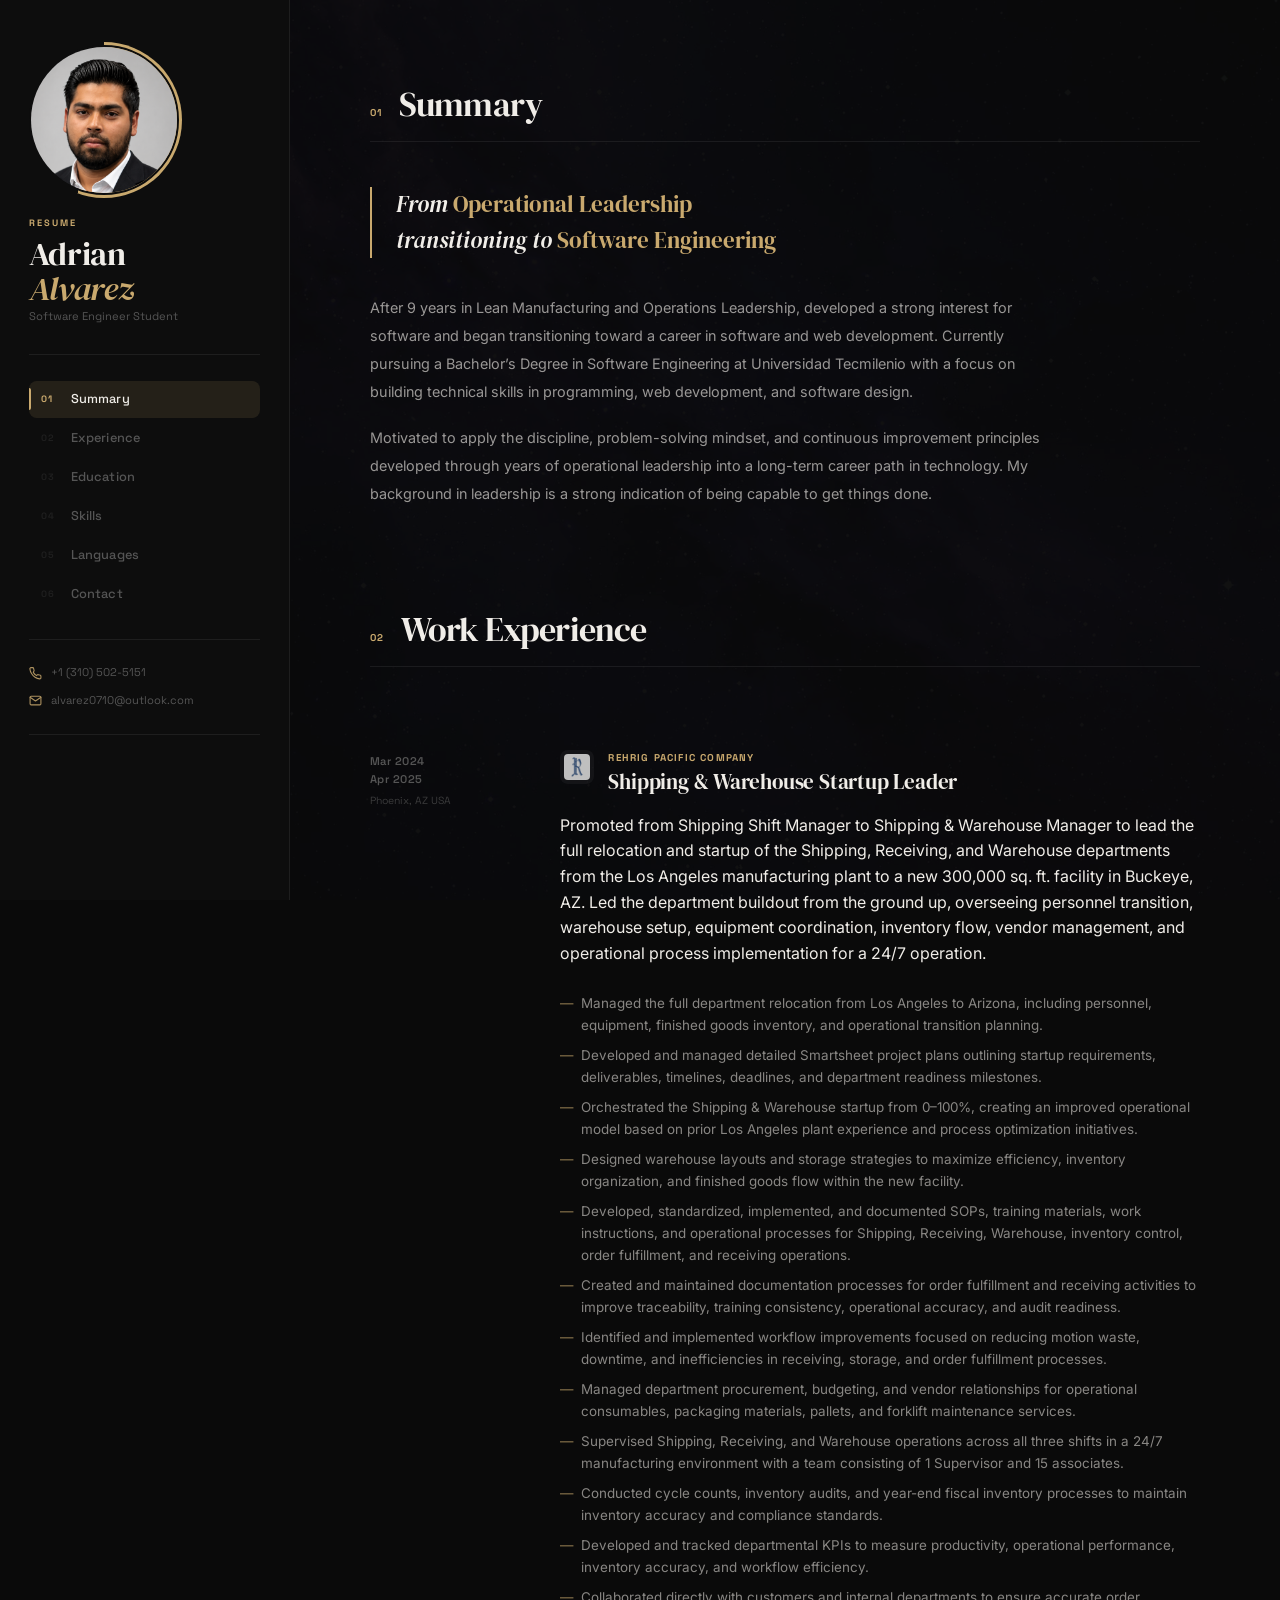
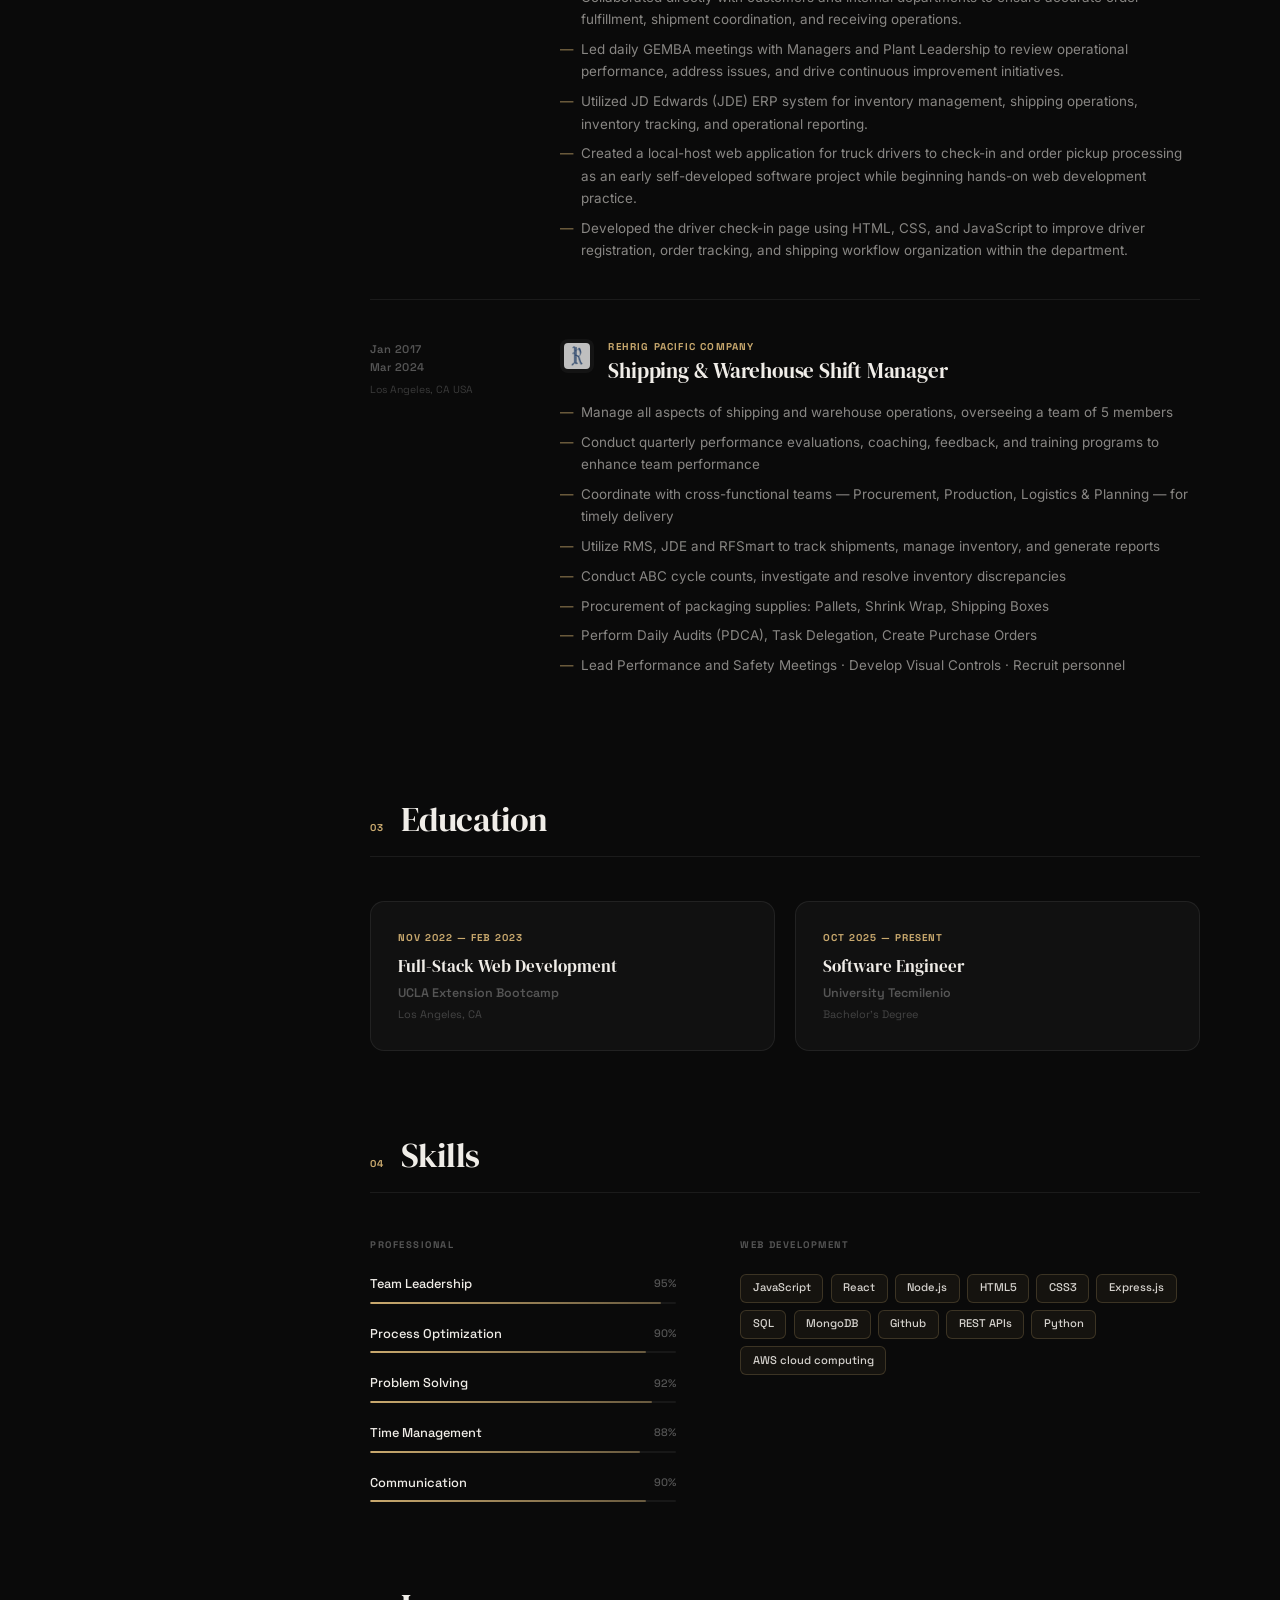
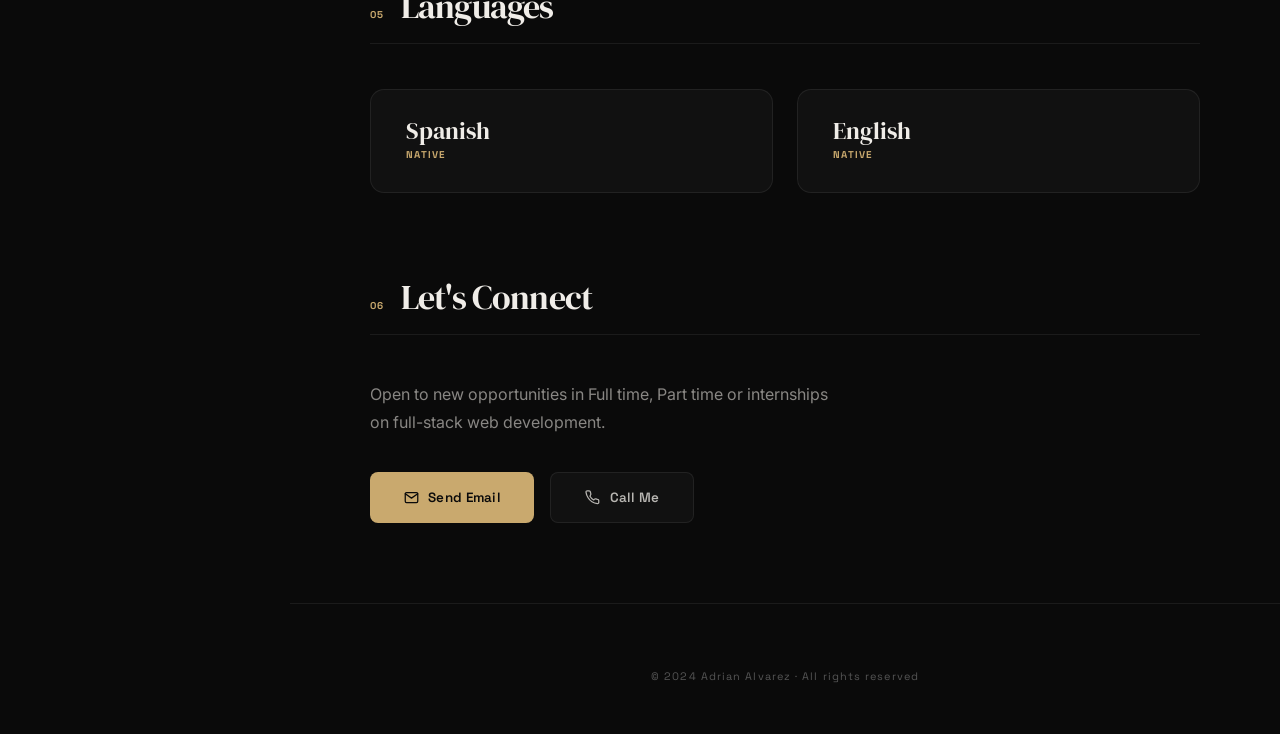
==== commit 4152e8ba: "Updated resume section" ====
--- a/cv/index.html
+++ b/cv/index.html
@@ -85,7 +85,7 @@
         </p>
         <p class="body-text">
           Motivated to apply the discipline, problem-solving mindset, and continuous improvement principles developed through years of operational leadership into a long-term career path in technology.
-          My leadership and ownership from my background are a strong indication of being capable to get things done.
+          My background in leadership is a strong indication of being capable to get things done.
         </p>
       </div>
     </section>
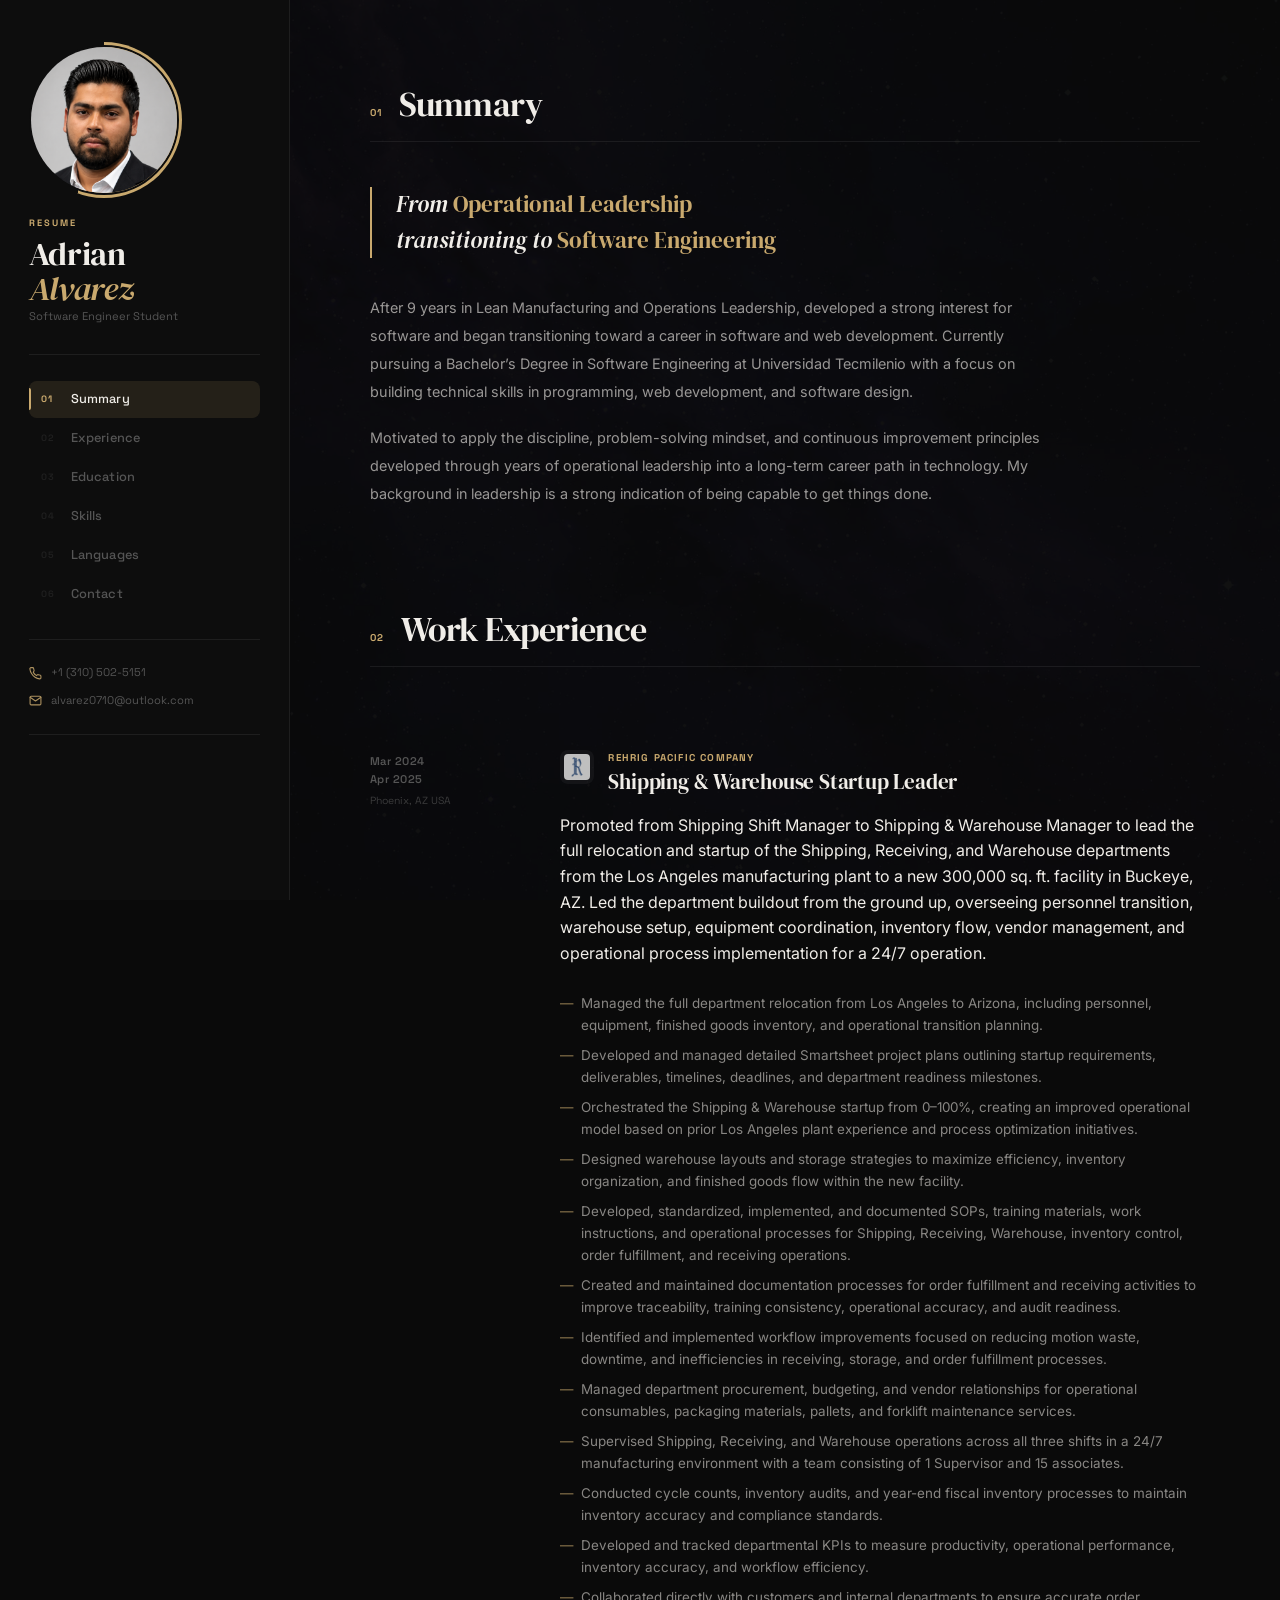
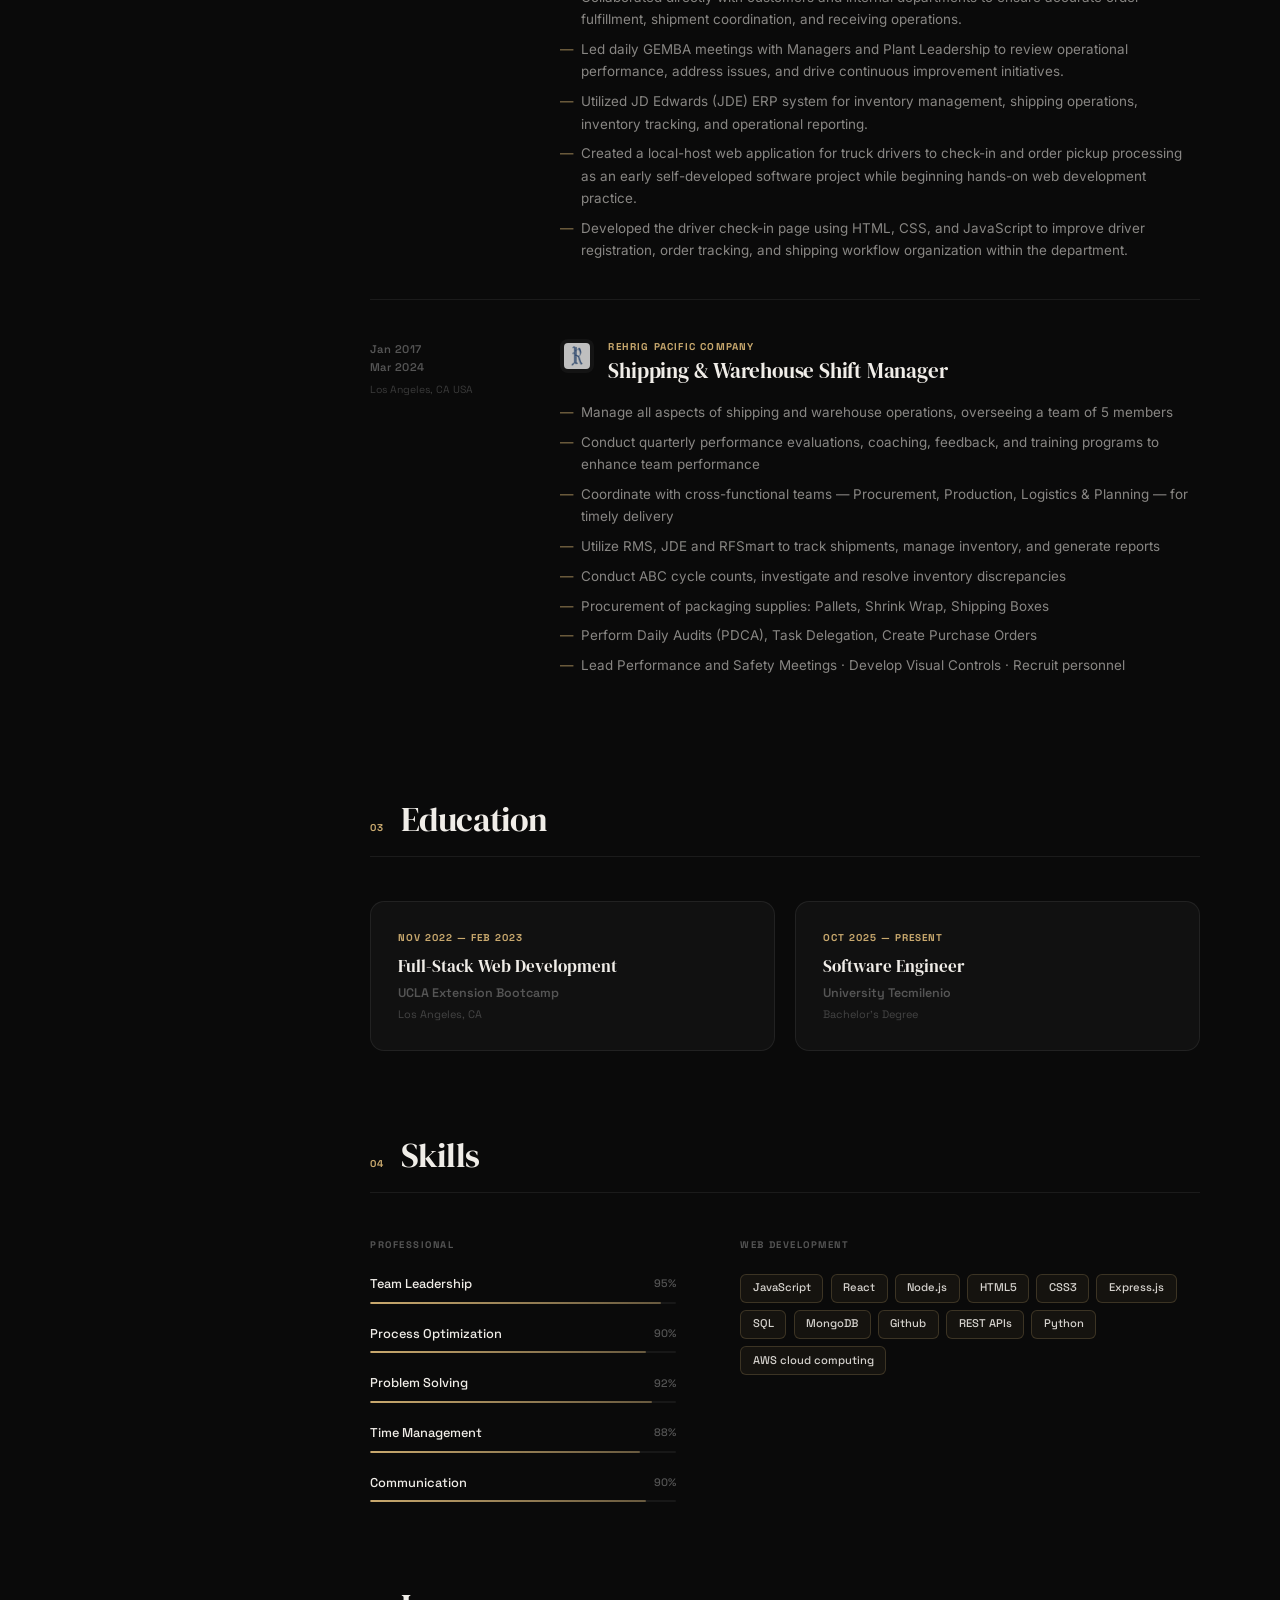
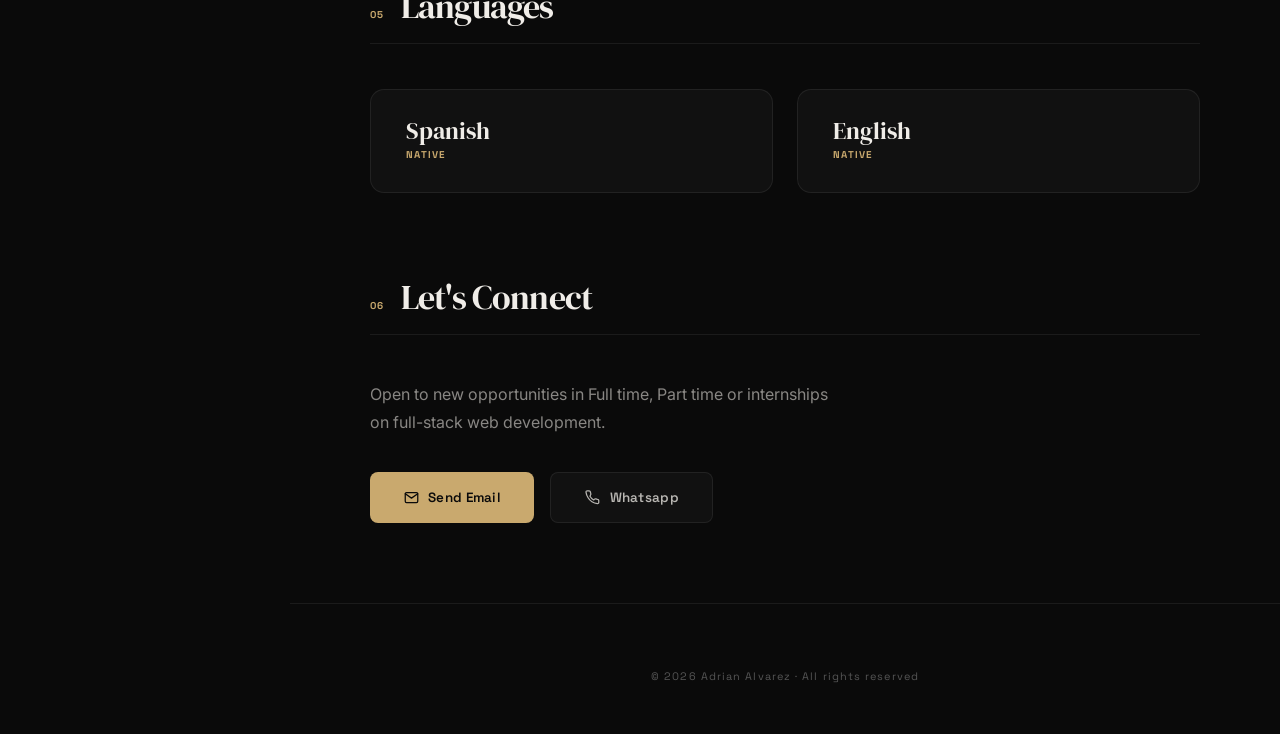
==== commit ae6a863d: "changing details" ====
--- a/cv/index.html
+++ b/cv/index.html
@@ -347,14 +347,14 @@
               <path
                 d="M22 16.92v3a2 2 0 0 1-2.18 2 19.79 19.79 0 0 1-8.63-3.07A19.5 19.5 0 0 1 4.69 12 19.79 19.79 0 0 1 1.61 3.41 2 2 0 0 1 3.6 1.22h3a2 2 0 0 1 2 1.72 12.84 12.84 0 0 0 .7 2.81 2 2 0 0 1-.45 2.11L7.91 9.91a16 16 0 0 0 6 6l1.27-1.27a2 2 0 0 1 2.11-.45 12.84 12.84 0 0 0 2.81.7A2 2 0 0 1 22 16.92z" />
             </svg>
-            Call Me
+            Whatsapp
           </a>
         </div>
       </div>
     </section>
 
     <footer class="footer">
-      © 2024 Adrian Alvarez · All rights reserved
+      © 2026 Adrian Alvarez · All rights reserved
     </footer>
 
   </main>
